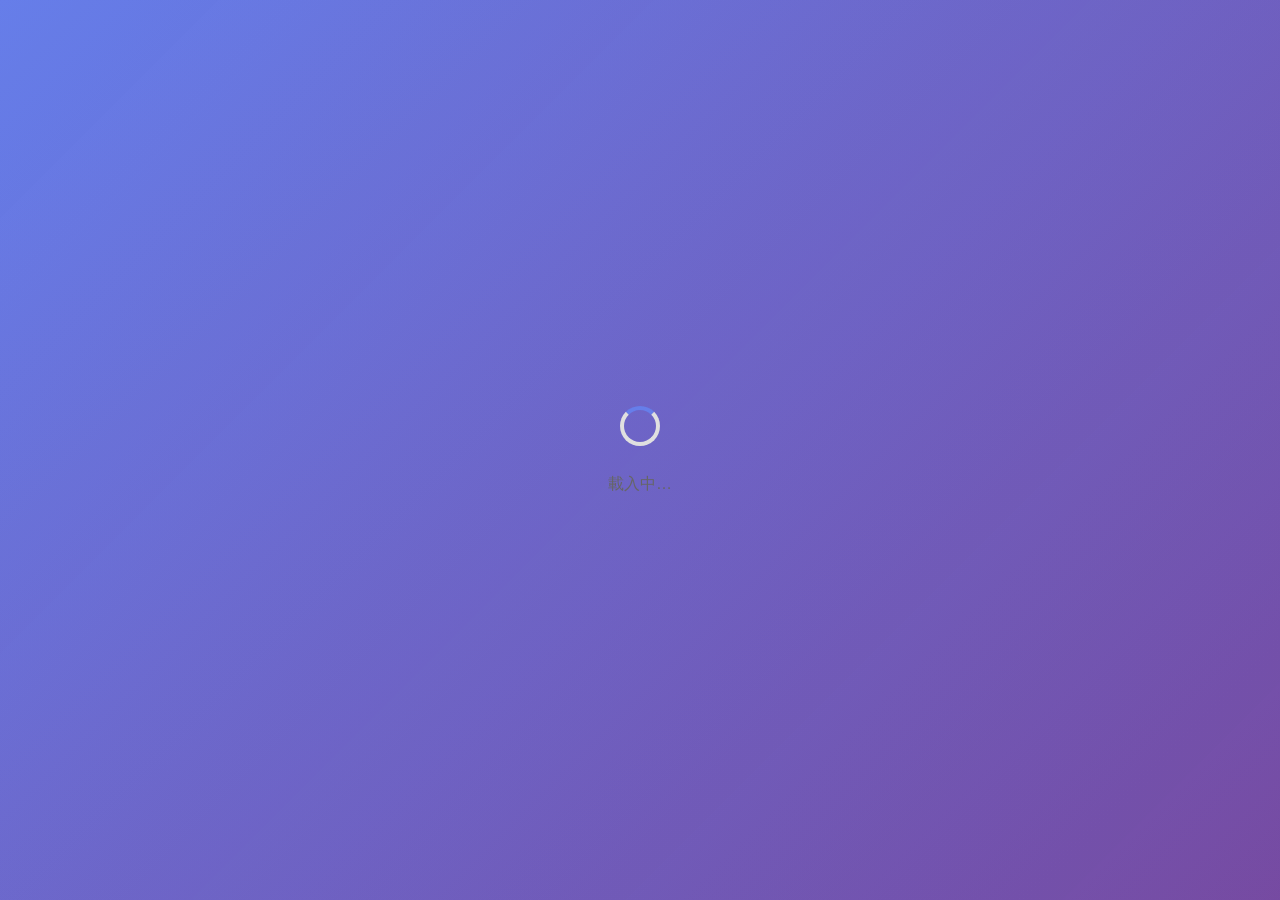
==== index.html @ 525d61fb "init" ====
<!DOCTYPE html>
<html lang="zh-TW">
<head>
    <meta charset="UTF-8">
    <meta name="viewport" content="width=device-width, initial-scale=1.0">
    <title>學生評分系統</title>
    <link rel="stylesheet" href="styles.css">
</head>
<body>
    <div id="app">
        <!-- 全站載入遮罩（初始顯示，以避免畫面閃爍） -->
        <div id="app-loading" class="loading-overlay">
            <div class="spinner"></div>
            <p>載入中…</p>
        </div>

        <!-- 登入區域 -->
        <div id="login-section" class="section hidden">
            <div class="card login-card">
                <h1>🎓 學生評分系統</h1>
                <p class="subtitle">請使用 Google 帳號登入</p>
                <button id="login-btn" class="btn btn-primary btn-large">
                    <img src="https://www.gstatic.com/firebasejs/ui/2.0.0/images/auth/google.svg" alt="Google" class="google-icon">
                    使用 Google 登入
                </button>
                <div id="login-error" class="error-message hidden"></div>
            </div>
        </div>

        <!-- 主要應用區域 -->
        <div id="main-section" class="section hidden">
            <!-- 頂部導航欄 -->
            <header class="header">
                <div class="header-left">
                    <h1>🎓 學生評分系統</h1>
                </div>
                <div class="header-right">
                    <span id="user-info" class="user-info"></span>
                    <button id="logout-btn" class="btn btn-secondary">登出</button>
                </div>
            </header>

            <!-- 標籤頁導航 -->
            <nav class="tabs">
                <button class="tab-btn active" data-tab="scoring">評分</button>
                <button class="tab-btn" data-tab="management">關係管理</button>
            </nav>

            <!-- 評分頁面 -->
            <div id="scoring-tab" class="tab-content active">
                <div class="card">
                    <h2>📝 學生評分</h2>
                    <p class="description">以下是您可以評分的學生清單</p>
                    
                    <div id="students-loading" class="loading">
                        <div class="spinner"></div>
                        <p>載入中...</p>
                    </div>
                    
                    <div id="students-empty" class="empty-state hidden">
                        <p>😕 目前沒有指派給您評分的學生</p>
                    </div>
                    
                    <div id="students-list" class="students-grid hidden"></div>
                </div>
            </div>

            <!-- 關係管理頁面 -->
            <div id="management-tab" class="tab-content hidden">
                <div class="card">
                    <h2>⚙️ 老師-學生對應關係管理</h2>
                    <p class="description">新增、修改或刪除老師與學生的評分對應關係</p>
                    
                    <!-- 新增關係表單 -->
                    <div class="form-section">
                        <h3>新增對應關係</h3>
                        <div class="form-row">
                            <div class="form-group">
                                <label for="new-teacher">老師</label>
                                <select id="new-teacher" class="form-control">
                                    <option value="">請選擇老師</option>
                                </select>
                            </div>
                            <div class="form-group">
                                <label for="new-student">學生</label>
                                <select id="new-student" class="form-control">
                                    <option value="">請選擇學生</option>
                                </select>
                            </div>
                            <div class="form-group">
                                <button id="add-relation-btn" class="btn btn-primary">新增</button>
                            </div>
                        </div>
                    </div>

                    <!-- 新增老師表單 -->
                    <div class="form-section">
                        <h3>新增老師</h3>
                        <div class="form-row">
                            <div class="form-group">
                                <label for="new-teacher-name">老師姓名</label>
                                <input type="text" id="new-teacher-name" class="form-control" placeholder="輸入老師姓名">
                            </div>
                            <div class="form-group">
                                <label for="new-teacher-email">老師 Email</label>
                                <input type="email" id="new-teacher-email" class="form-control" placeholder="輸入 Gmail">
                            </div>
                            <div class="form-group">
                                <button id="add-teacher-btn" class="btn btn-success">新增老師</button>
                            </div>
                        </div>
                    </div>

                    <!-- 新增學生表單 -->
                    <div class="form-section">
                        <h3>新增學生</h3>
                        <div class="form-row">
                            <div class="form-group">
                                <label for="new-student-number">學號</label>
                                <input type="text" id="new-student-number" class="form-control" placeholder="輸入學號 (例如 300113000)">
                            </div>
                            <div class="form-group">
                                <label for="new-student-name">學生姓名</label>
                                <input type="text" id="new-student-name" class="form-control" placeholder="輸入學生姓名">
                            </div>
                            <div class="form-group">
                                <button id="add-student-btn" class="btn btn-success">新增學生</button>
                            </div>
                        </div>
                    </div>

                    <!-- 現有關係列表 -->
                    <div class="relations-section">
                        <h3>現有對應關係</h3>
                        <div id="relations-loading" class="loading">
                            <div class="spinner"></div>
                            <p>載入中...</p>
                        </div>
                        <table id="relations-table" class="data-table hidden">
                            <thead>
                                <tr>
                                    <th>老師</th>
                                    <th>學生</th>
                                    <th>操作</th>
                                </tr>
                            </thead>
                            <tbody id="relations-tbody"></tbody>
                        </table>
                    </div>
                </div>
            </div>
        </div>

        <!-- 評分彈窗 -->
        <div id="score-modal" class="modal hidden">
            <div class="modal-backdrop"></div>
            <div class="modal-content">
                <div class="modal-header">
                    <h3>評分 - <span id="modal-student-name"></span></h3>
                    <button class="modal-close">&times;</button>
                </div>
                <div class="modal-body">
                    <div class="form-group">
                        <label for="score-input">分數 (0-100)</label>
                        <input type="number" id="score-input" class="form-control" min="0" max="100" placeholder="請輸入分數">
                    </div>
                    <div class="form-group">
                        <label for="comment-input">備註 (選填)</label>
                        <textarea id="comment-input" class="form-control" rows="3" placeholder="輸入備註..."></textarea>
                    </div>
                </div>
                <div class="modal-footer">
                    <button id="cancel-score-btn" class="btn btn-secondary">取消</button>
                    <button id="submit-score-btn" class="btn btn-primary">提交評分</button>
                </div>
            </div>
        </div>

        <!-- Toast 通知 -->
        <div id="toast" class="toast hidden"></div>
    </div>

    <!-- Optional: env.js can set window.APP_CONFIG before config.js to avoid committing secrets -->
    <script src="env.js"></script>
    <script src="config.js"></script>
    <script src="app.js"></script>
</body>
</html>
---- styles.css ----
/* 基本樣式重置 */
* {
    margin: 0;
    padding: 0;
    box-sizing: border-box;
}

body {
    font-family: -apple-system, BlinkMacSystemFont, 'Segoe UI', Roboto, 'Helvetica Neue', Arial, sans-serif;
    background: linear-gradient(135deg, #667eea 0%, #764ba2 100%);
    min-height: 100vh;
    color: #333;
}

/* 通用樣式 */
.hidden {
    display: none !important;
}

.section {
    min-height: 100vh;
}

/* 卡片樣式 */
.card {
    background: white;
    border-radius: 12px;
    box-shadow: 0 4px 20px rgba(0, 0, 0, 0.1);
    padding: 24px;
    margin-bottom: 20px;
}

/* 登入區域 */
#login-section {
    display: flex;
    align-items: center;
    justify-content: center;
    padding: 20px;
}

.login-card {
    text-align: center;
    max-width: 400px;
    width: 100%;
    padding: 40px;
}

.login-card h1 {
    font-size: 2rem;
    margin-bottom: 10px;
    color: #333;
}

.login-card .subtitle {
    color: #666;
    margin-bottom: 30px;
}

.google-icon {
    width: 20px;
    height: 20px;
    margin-right: 10px;
    vertical-align: middle;
}

/* 按鈕樣式 */
.btn {
    padding: 10px 20px;
    border: none;
    border-radius: 8px;
    cursor: pointer;
    font-size: 14px;
    font-weight: 500;
    transition: all 0.3s ease;
    display: inline-flex;
    align-items: center;
    justify-content: center;
}

.btn-primary {
    background: linear-gradient(135deg, #667eea 0%, #764ba2 100%);
    color: white;
}

.btn-primary:hover {
    transform: translateY(-2px);
    box-shadow: 0 4px 12px rgba(102, 126, 234, 0.4);
}

.btn-secondary {
    background: #e0e0e0;
    color: #333;
}

.btn-secondary:hover {
    background: #d0d0d0;
}

.btn-success {
    background: #28a745;
    color: white;
}

.btn-success:hover {
    background: #218838;
}

.btn-danger {
    background: #dc3545;
    color: white;
}

.btn-danger:hover {
    background: #c82333;
}

.btn-large {
    padding: 14px 28px;
    font-size: 16px;
}

.btn-small {
    padding: 6px 12px;
    font-size: 12px;
}

/* 主要區域 */
#main-section {
    min-height: 100vh;
    background: #f5f7fa;
}

/* 頂部導航欄 */
.header {
    background: white;
    padding: 16px 24px;
    display: flex;
    justify-content: space-between;
    align-items: center;
    box-shadow: 0 2px 10px rgba(0, 0, 0, 0.05);
}

.header h1 {
    font-size: 1.5rem;
    color: #333;
}

.header-right {
    display: flex;
    align-items: center;
    gap: 16px;
}

.user-info {
    color: #666;
    font-size: 14px;
}

/* 標籤頁 */
.tabs {
    background: white;
    padding: 0 24px;
    display: flex;
    gap: 8px;
    border-bottom: 1px solid #e0e0e0;
}

.tab-btn {
    padding: 16px 24px;
    border: none;
    background: none;
    cursor: pointer;
    font-size: 14px;
    font-weight: 500;
    color: #666;
    border-bottom: 3px solid transparent;
    transition: all 0.3s ease;
}

.tab-btn:hover {
    color: #667eea;
}

.tab-btn.active {
    color: #667eea;
    border-bottom-color: #667eea;
}

/* 標籤頁內容 */
.tab-content {
    padding: 24px;
    max-width: 1200px;
    margin: 0 auto;
}

.tab-content h2 {
    margin-bottom: 8px;
    color: #333;
}

.tab-content .description {
    color: #666;
    margin-bottom: 24px;
}

/* 學生列表網格 */
.students-grid {
    display: grid;
    grid-template-columns: repeat(auto-fill, minmax(280px, 1fr));
    gap: 20px;
}

.student-card {
    background: white;
    border-radius: 12px;
    padding: 20px;
    box-shadow: 0 2px 10px rgba(0, 0, 0, 0.05);
    transition: all 0.3s ease;
    border: 2px solid transparent;
}

.student-card:hover {
    transform: translateY(-4px);
    box-shadow: 0 8px 24px rgba(0, 0, 0, 0.1);
}

.student-card.scored {
    border-color: #28a745;
}

.student-header {
    display: flex;
    align-items: center;
    margin-bottom: 16px;
}

.student-avatar {
    width: 50px;
    height: 50px;
    border-radius: 50%;
    background: linear-gradient(135deg, #667eea 0%, #764ba2 100%);
    color: white;
    display: flex;
    align-items: center;
    justify-content: center;
    font-size: 20px;
    font-weight: bold;
    margin-right: 12px;
}

.student-name {
    font-size: 18px;
    font-weight: 600;
    color: #333;
}

.student-score {
    display: flex;
    align-items: center;
    justify-content: space-between;
    padding: 12px 0;
    border-top: 1px solid #eee;
}

.score-label {
    color: #666;
    font-size: 14px;
}

.score-value {
    font-size: 24px;
    font-weight: bold;
}

.score-value.scored {
    color: #28a745;
}

.score-value.not-scored {
    color: #999;
    font-size: 14px;
}

.student-actions {
    margin-top: 16px;
}

.student-actions .btn {
    width: 100%;
}

/* 表單樣式 */
.form-section {
    background: #f8f9fa;
    border-radius: 8px;
    padding: 20px;
    margin-bottom: 20px;
}

.form-section h3 {
    margin-bottom: 16px;
    color: #333;
    font-size: 16px;
}

.form-row {
    display: flex;
    gap: 16px;
    align-items: flex-end;
    flex-wrap: wrap;
}

.form-group {
    flex: 1;
    min-width: 200px;
}

.form-group label {
    display: block;
    margin-bottom: 8px;
    font-weight: 500;
    color: #333;
    font-size: 14px;
}

.form-control {
    width: 100%;
    padding: 10px 14px;
    border: 1px solid #ddd;
    border-radius: 8px;
    font-size: 14px;
    transition: border-color 0.3s ease;
}

.form-control:focus {
    outline: none;
    border-color: #667eea;
}

/* 表格樣式 */
.data-table {
    width: 100%;
    border-collapse: collapse;
    margin-top: 16px;
}

.data-table th,
.data-table td {
    padding: 12px 16px;
    text-align: left;
    border-bottom: 1px solid #eee;
}

.data-table th {
    background: #f8f9fa;
    font-weight: 600;
    color: #333;
}

.data-table tr:hover {
    background: #f8f9fa;
}

/* 載入狀態 */
.loading {
    text-align: center;
    padding: 40px;
    color: #666;
}

.spinner {
    width: 40px;
    height: 40px;
    border: 4px solid #e0e0e0;
    border-top-color: #667eea;
    border-radius: 50%;
    animation: spin 1s linear infinite;
    margin: 0 auto 16px;
}

@keyframes spin {
    to {
        transform: rotate(360deg);
    }
}

/* 空狀態 */
.empty-state {
    text-align: center;
    padding: 60px 20px;
    color: #666;
}

/* 全站載入遮罩 */
.loading-overlay {
    position: fixed;
    inset: 0;
    display: flex;
    flex-direction: column;
    align-items: center;
    justify-content: center;
    background: linear-gradient(135deg, rgba(102,126,234,0.08), rgba(118,75,162,0.06));
    z-index: 3000;
    color: #333;
}

.loading-overlay p {
    margin-top: 12px;
    color: #666;
    font-size: 16px;
}

.empty-state p {
    font-size: 18px;
}

/* 錯誤訊息 */
.error-message {
    color: #dc3545;
    margin-top: 16px;
    padding: 12px;
    background: #f8d7da;
    border-radius: 8px;
    font-size: 14px;
}

/* Modal 彈窗 */
.modal {
    position: fixed;
    top: 0;
    left: 0;
    right: 0;
    bottom: 0;
    z-index: 1000;
    display: flex;
    align-items: center;
    justify-content: center;
}

.modal-backdrop {
    position: absolute;
    top: 0;
    left: 0;
    right: 0;
    bottom: 0;
    background: rgba(0, 0, 0, 0.5);
}

.modal-content {
    position: relative;
    background: white;
    border-radius: 12px;
    width: 100%;
    max-width: 500px;
    margin: 20px;
    animation: modalIn 0.3s ease;
}

@keyframes modalIn {
    from {
        opacity: 0;
        transform: scale(0.9);
    }
    to {
        opacity: 1;
        transform: scale(1);
    }
}

.modal-header {
    display: flex;
    justify-content: space-between;
    align-items: center;
    padding: 20px 24px;
    border-bottom: 1px solid #eee;
}

.modal-header h3 {
    font-size: 18px;
    color: #333;
}

.modal-close {
    background: none;
    border: none;
    font-size: 24px;
    cursor: pointer;
    color: #666;
    padding: 0;
    line-height: 1;
}

.modal-close:hover {
    color: #333;
}

.modal-body {
    padding: 24px;
}

.modal-footer {
    display: flex;
    justify-content: flex-end;
    gap: 12px;
    padding: 16px 24px;
    border-top: 1px solid #eee;
}

/* Toast 通知 */
.toast {
    position: fixed;
    bottom: 24px;
    left: 50%;
    transform: translateX(-50%);
    background: #333;
    color: white;
    padding: 12px 24px;
    border-radius: 8px;
    font-size: 14px;
    z-index: 2000;
    animation: toastIn 0.3s ease;
}

.toast.success {
    background: #28a745;
}

.toast.error {
    background: #dc3545;
}

@keyframes toastIn {
    from {
        opacity: 0;
        transform: translateX(-50%) translateY(20px);
    }
    to {
        opacity: 1;
        transform: translateX(-50%) translateY(0);
    }
}

/* 響應式設計 */
@media (max-width: 768px) {
    .header {
        flex-direction: column;
        gap: 12px;
        text-align: center;
    }

    .tabs {
        overflow-x: auto;
    }

    .form-row {
        flex-direction: column;
    }

    .form-group {
        min-width: 100%;
    }

    .students-grid {
        grid-template-columns: 1fr;
    }
}
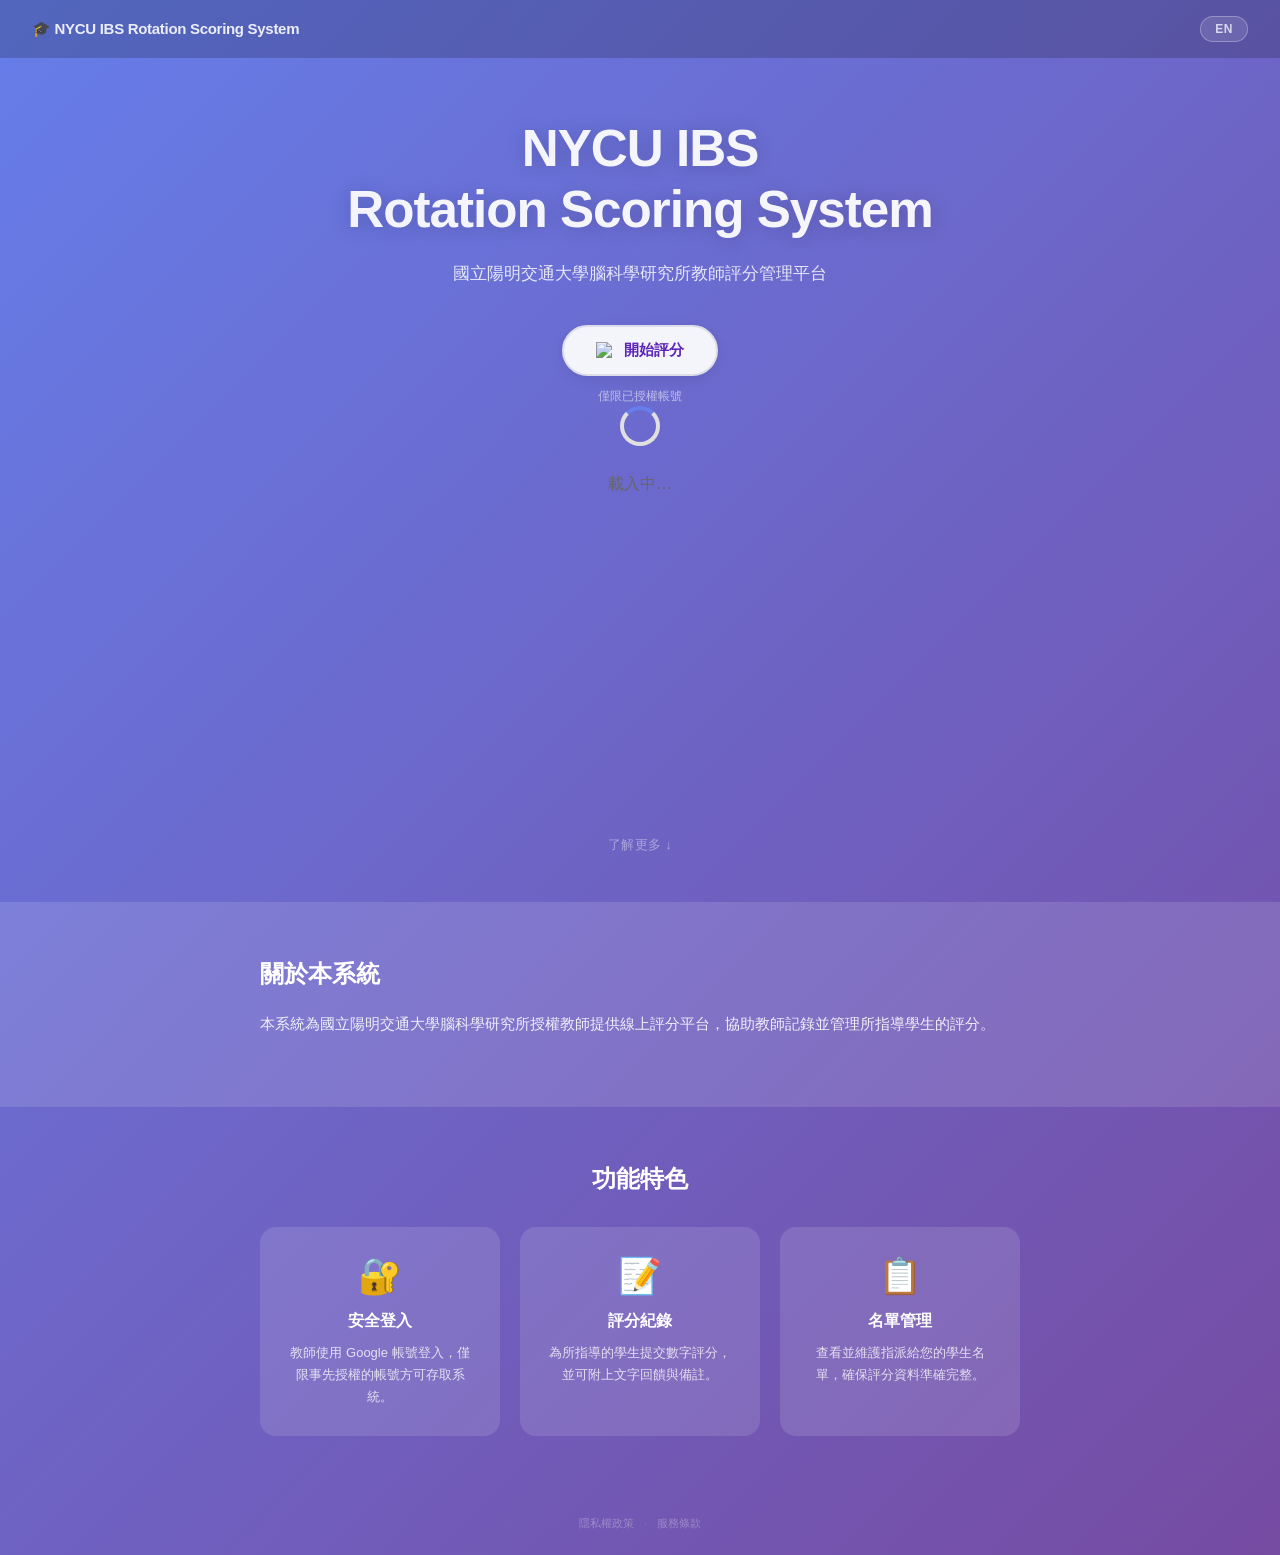
==== commit eb7be4db: "feat: 在部署工作流程中注入 Google 網站驗證 meta 標籤，並更新 README 說明" ====
--- a/index.html
+++ b/index.html
@@ -3,7 +3,8 @@
 <head>
     <meta charset="UTF-8">
     <meta name="viewport" content="width=device-width, initial-scale=1.0">
-    <title>學生評分系統</title>
+    <title>NYCU IBS Rotation Scoring System</title>
+    <meta name="google-site-verification" content="__GOOGLE_SITE_VERIFICATION__">
     <link rel="stylesheet" href="styles.css">
 </head>
 <body>
@@ -14,17 +15,99 @@
             <p>載入中…</p>
         </div>
 
-        <!-- 登入區域 -->
-        <div id="login-section" class="section hidden">
-            <div class="card login-card">
-                <h1>🎓 學生評分系統</h1>
-                <p class="subtitle">請使用 Google 帳號登入</p>
-                <button id="login-btn" class="btn btn-primary btn-large">
-                    <img src="https://www.gstatic.com/firebasejs/ui/2.0.0/images/auth/google.svg" alt="Google" class="google-icon">
-                    使用 Google 登入
-                </button>
-                <div id="login-error" class="error-message hidden"></div>
-            </div>
+        <!-- 公開首頁 / 登入區域 -->
+        <div id="login-section" class="section">
+
+            <!-- 頂部導覽列 -->
+            <nav class="pub-nav">
+                <div class="pub-nav-brand">🎓 NYCU IBS Rotation Scoring System</div>
+                <button id="lang-toggle" class="pub-lang-toggle" aria-label="Switch language">EN</button>
+            </nav>
+
+            <!-- Hero 區域（含登入） -->
+            <section class="pub-hero">
+                <h1 class="pub-hero-title">NYCU IBS<br>Rotation Scoring System</h1>
+                <p class="pub-hero-sub">
+                    <span class="zh">國立陽明交通大學腦科學研究所教師評分管理平台</span>
+                    <span class="en">Faculty Grading Platform · Institute of Brain Science, NYCU</span>
+                </p>
+
+                <div class="pub-hero-signin">
+                    <button id="login-btn" class="btn btn-hero">
+                        <img src="https://www.gstatic.com/firebasejs/ui/2.0.0/images/auth/google.svg" alt="Google" class="google-icon">
+                        <span class="zh">開始評分</span>
+                        <span class="en">Start Grading</span>
+                    </button>
+                    <p class="login-hint">
+                        <span class="zh">僅限已授權帳號</span>
+                        <span class="en">Authorized accounts only</span>
+                    </p>
+                    <div id="login-error" class="error-message hidden"></div>
+                </div>
+
+                <a href="#pub-about" class="pub-hero-more">
+                    <span class="zh">了解更多 ↓</span>
+                    <span class="en">Learn more ↓</span>
+                </a>
+            </section>
+
+            <!-- 關於系統 -->
+            <section id="pub-about" class="pub-about">
+                <div class="pub-container">
+                    <h2>
+                        <span class="zh">關於本系統</span>
+                        <span class="en">About</span>
+                    </h2>
+                    <p class="zh">本系統為國立陽明交通大學腦科學研究所授權教師提供線上評分平台，協助教師記錄並管理所指導學生的評分。</p>
+                    <p class="en">The <strong>NYCU IBS Rotation Scoring System</strong> is an online platform for faculty members at the Institute of Brain Science, National Yang Ming Chiao Tung University (NYCU IBS). It enables authorized instructors to record and manage scores for the students they supervise.</p>
+                </div>
+            </section>
+
+            <!-- 功能特色 -->
+            <section class="pub-features">
+                <div class="pub-container">
+                    <h2>
+                        <span class="zh">功能特色</span>
+                        <span class="en">Features</span>
+                    </h2>
+                    <div class="pub-features-grid">
+                        <div class="pub-feature">
+                            <span class="pub-feature-icon">🔐</span>
+                            <h3><span class="zh">安全登入</span><span class="en">Secure Sign-In</span></h3>
+                            <p class="zh">教師使用 Google 帳號登入，僅限事先授權的帳號方可存取系統。</p>
+                            <p class="en">Faculty sign in with their Google account. Access is limited to pre-authorized institutional accounts only.</p>
+                        </div>
+                        <div class="pub-feature">
+                            <span class="pub-feature-icon">📝</span>
+                            <h3><span class="zh">評分紀錄</span><span class="en">Grade Recording</span></h3>
+                            <p class="zh">為所指導的學生提交數字評分，並可附上文字回饋與備註。</p>
+                            <p class="en">Submit numerical scores and written feedback for each supervised student.</p>
+                        </div>
+                        <div class="pub-feature">
+                            <span class="pub-feature-icon">📋</span>
+                            <h3><span class="zh">名單管理</span><span class="en">Roster Management</span></h3>
+                            <p class="zh">查看並維護指派給您的學生名單，確保評分資料準確完整。</p>
+                            <p class="en">View and manage the student list assigned to you for organized and accurate record-keeping.</p>
+                        </div>
+                    </div>
+                </div>
+            </section>
+
+            <!-- 頁尾 -->
+            <footer class="landing-footer">
+                <div class="footer-links">
+                    <a href="privacy-policy.html">
+                        <span class="zh">隱私權政策</span>
+                        <span class="en">Privacy Policy</span>
+                    </a>
+                    <span class="footer-sep">·</span>
+                    <a href="terms-of-service.html">
+                        <span class="zh">服務條款</span>
+                        <span class="en">Terms of Service</span>
+                    </a>
+                </div>
+            </footer>
+
         </div>
 
         <!-- 主要應用區域 -->
@@ -32,7 +115,7 @@
             <!-- 頂部導航欄 -->
             <header class="header">
                 <div class="header-left">
-                    <h1>🎓 學生評分系統</h1>
+                    <h1>🎓 NYCU IBS Rotation Scoring System</h1>
                 </div>
                 <div class="header-right">
                     <span id="user-info" class="user-info"></span>
@@ -43,7 +126,7 @@
             <!-- 標籤頁導航 -->
             <nav class="tabs">
                 <button class="tab-btn active" data-tab="scoring">評分</button>
-                <button class="tab-btn" data-tab="management">關係管理</button>
+                <button class="tab-btn" data-tab="management">名單設定</button>
             </nav>
 
             <!-- 評分頁面 -->
@@ -65,20 +148,20 @@
                 </div>
             </div>
 
-            <!-- 關係管理頁面 -->
+            <!-- 名單設定頁面 -->
             <div id="management-tab" class="tab-content hidden">
                 <div class="card">
-                    <h2>⚙️ 老師-學生對應關係管理</h2>
-                    <p class="description">新增、修改或刪除老師與學生的評分對應關係</p>
+                    <h2>⚙️ 名單設定</h2>
+                    <p class="description">整理評分名單與維護系統中的老師、學生基本資料</p>
                     
                     <!-- 新增關係表單 -->
                     <div class="form-section">
-                        <h3>新增對應關係</h3>
+                        <h3>新增評分名單</h3>
                         <div class="form-row">
                             <div class="form-group">
-                                <label for="new-teacher">老師</label>
+                                <label for="new-teacher">目前帳號</label>
                                 <select id="new-teacher" class="form-control">
-                                    <option value="">請選擇老師</option>
+                                    <option value="">載入中...</option>
                                 </select>
                             </div>
                             <div class="form-group">
@@ -131,7 +214,7 @@
 
                     <!-- 現有關係列表 -->
                     <div class="relations-section">
-                        <h3>現有對應關係</h3>
+                        <h3>目前評分名單</h3>
                         <div id="relations-loading" class="loading">
                             <div class="spinner"></div>
                             <p>載入中...</p>
@@ -184,5 +267,15 @@
     <script src="env.js"></script>
     <script src="config.js"></script>
     <script src="app.js"></script>
+    <script>
+        (function () {
+            var toggle = document.getElementById('lang-toggle');
+            if (!toggle) return;
+            toggle.addEventListener('click', function () {
+                var isEn = document.documentElement.classList.toggle('lang-en');
+                toggle.textContent = isEn ? '中' : 'EN';
+            });
+        })();
+    </script>
 </body>
 </html>
--- a/styles.css
+++ b/styles.css
@@ -30,30 +30,11 @@
     margin-bottom: 20px;
 }
 
-/* 登入區域 */
+/* 登入區域 / 公開首頁 */
 #login-section {
     display: flex;
-    align-items: center;
-    justify-content: center;
-    padding: 20px;
-}
-
-.login-card {
-    text-align: center;
-    max-width: 400px;
-    width: 100%;
-    padding: 40px;
-}
-
-.login-card h1 {
-    font-size: 2rem;
-    margin-bottom: 10px;
-    color: #333;
-}
-
-.login-card .subtitle {
-    color: #666;
-    margin-bottom: 30px;
+    flex-direction: column;
+    min-height: 100vh;
 }
 
 .google-icon {
@@ -564,3 +545,369 @@
         grid-template-columns: 1fr;
     }
 }
+
+/* ===== Landing Page 首頁樣式 ===== */
+
+/* 登入區域 / 公開首頁 */
+#login-section {
+    display: flex;
+    flex-direction: column;
+    min-height: 100vh;
+}
+
+/* 置中區塊 */
+.landing-center {
+    flex: 1;
+    display: flex;
+    align-items: center;
+    justify-content: center;
+    padding: 40px 20px;
+}
+
+/* 登入卡片 */
+.landing-card {
+    background: rgba(255, 255, 255, 0.97);
+    border-radius: 20px;
+    box-shadow: 0 20px 60px rgba(0, 0, 0, 0.2);
+    padding: 48px 44px 40px;
+    text-align: center;
+    max-width: 380px;
+    width: 100%;
+}
+
+.landing-logo {
+    font-size: 3rem;
+    margin-bottom: 18px;
+}
+
+.landing-title {
+    font-size: 1.6rem;
+    font-weight: 800;
+    color: #1a1a2e;
+    line-height: 1.25;
+    margin-bottom: 10px;
+    letter-spacing: -0.5px;
+}
+
+.landing-desc {
+    font-size: 14px;
+    color: #888;
+    margin-bottom: 20px;
+}
+
+/* 系統說明區塊 */
+.landing-about {
+    background: #f8f7ff;
+    border-radius: 10px;
+    padding: 16px 18px;
+    margin-bottom: 28px;
+    text-align: left;
+}
+
+.landing-about p {
+    font-size: 13px;
+    color: #555;
+    margin-bottom: 10px;
+    line-height: 1.6;
+}
+
+.landing-about ul {
+    list-style: none;
+    padding: 0;
+    margin: 0;
+    display: flex;
+    flex-direction: column;
+    gap: 6px;
+}
+
+.landing-about li {
+    font-size: 13px;
+    color: #666;
+    padding-left: 18px;
+    position: relative;
+    line-height: 1.5;
+}
+
+.landing-about li::before {
+    content: '✓';
+    position: absolute;
+    left: 0;
+    color: #7c3aed;
+    font-size: 12px;
+    font-weight: 700;
+}
+
+/* Hero 登入按鈕 */
+.btn-hero {
+    background: white;
+    color: #5b21b6;
+    font-size: 15px;
+    font-weight: 600;
+    padding: 13px 24px;
+    border-radius: 50px;
+    border: 2px solid #e5e7eb;
+    box-shadow: 0 4px 14px rgba(0, 0, 0, 0.08);
+    transition: all 0.25s ease;
+    gap: 10px;
+    width: 100%;
+}
+
+.btn-hero:hover {
+    background: #f5f0ff;
+    border-color: #c4b5fd;
+    box-shadow: 0 6px 20px rgba(91, 33, 182, 0.15);
+    transform: translateY(-1px);
+}
+
+.btn-hero .google-icon {
+    width: 18px;
+    height: 18px;
+    margin-right: 0;
+}
+
+.login-hint {
+    margin-top: 14px;
+    font-size: 12px;
+    color: #aaa;
+}
+
+/* 頁尾 */
+.landing-footer {
+    padding: 24px 20px;
+    text-align: center;
+}
+
+.footer-links {
+    display: flex;
+    gap: 10px;
+    align-items: center;
+    justify-content: center;
+}
+
+.footer-links a {
+    color: rgba(255, 255, 255, 0.3);
+    text-decoration: none;
+    font-size: 11px;
+    transition: color 0.2s;
+}
+
+.footer-links a:hover {
+    color: rgba(255, 255, 255, 0.7);
+}
+
+.footer-sep {
+    color: rgba(255, 255, 255, 0.15);
+    font-size: 11px;
+}
+
+/* ===== 公開首頁：導覽列 ===== */
+.pub-nav {
+    display: flex;
+    align-items: center;
+    justify-content: space-between;
+    padding: 16px 32px;
+    background: rgba(0, 0, 0, 0.2);
+    position: sticky;
+    top: 0;
+    z-index: 100;
+}
+
+.pub-nav-brand {
+    font-size: 15px;
+    font-weight: 700;
+    color: rgba(255, 255, 255, 0.95);
+    letter-spacing: -0.3px;
+}
+
+.pub-lang-toggle {
+    font-size: 12px;
+    font-weight: 700;
+    letter-spacing: 0.5px;
+    color: rgba(255, 255, 255, 0.8);
+    background: rgba(255, 255, 255, 0.12);
+    border: 1.5px solid rgba(255, 255, 255, 0.3);
+    border-radius: 50px;
+    padding: 5px 14px;
+    cursor: pointer;
+    transition: all 0.2s;
+}
+
+.pub-lang-toggle:hover {
+    background: rgba(255, 255, 255, 0.22);
+    border-color: rgba(255, 255, 255, 0.6);
+    color: #fff;
+}
+
+/* ===== 公開首頁：Hero 區域 ===== */
+.pub-hero {
+    min-height: calc(100vh - 56px);
+    display: flex;
+    flex-direction: column;
+    align-items: center;
+    justify-content: center;
+    padding: 60px 32px 48px;
+    text-align: center;
+}
+
+.pub-hero-title {
+    font-size: clamp(2rem, 5vw, 3.2rem);
+    font-weight: 800;
+    color: #fff;
+    line-height: 1.2;
+    letter-spacing: -1px;
+    margin-bottom: 18px;
+    text-shadow: 0 2px 20px rgba(0, 0, 0, 0.2);
+}
+
+.pub-hero-sub {
+    font-size: 17px;
+    color: rgba(255, 255, 255, 0.9);
+    line-height: 1.8;
+    margin-bottom: 0;
+}
+
+/* 登入按鈕區塊（Hero 內） */
+.pub-hero-signin {
+    display: flex;
+    flex-direction: column;
+    align-items: center;
+    gap: 12px;
+    margin: 36px 0 32px;
+}
+
+.pub-hero-signin .btn-hero {
+    width: auto;
+    padding: 14px 32px;
+    font-size: 15px;
+}
+
+.pub-hero-signin .login-hint {
+    color: rgba(255, 255, 255, 0.6);
+    margin-top: 0;
+}
+
+.pub-hero-signin .error-message {
+    background: rgba(220, 53, 69, 0.15);
+    border: 1px solid rgba(220, 53, 69, 0.4);
+    color: #ffb3bb;
+    border-radius: 8px;
+    padding: 10px 16px;
+    font-size: 13px;
+    max-width: 360px;
+}
+
+/* 「了解更多」捲動提示 */
+.pub-hero-more {
+    font-size: 13px;
+    color: rgba(255, 255, 255, 0.45);
+    text-decoration: none;
+    letter-spacing: 0.3px;
+    transition: color 0.2s;
+    margin-top: auto;
+}
+
+.pub-hero-more:hover {
+    color: rgba(255, 255, 255, 0.8);
+}
+
+/* ===== 公開首頁：通用容器 ===== */
+.pub-container {
+    max-width: 800px;
+    margin: 0 auto;
+    padding: 0 20px;
+}
+
+/* ===== 公開首頁：關於區塊 ===== */
+.pub-about {
+    background: rgba(255, 255, 255, 0.12);
+    padding: 56px 32px;
+}
+
+/* ===== 語言切換 ===== */
+.en { display: none !important; }
+html.lang-en .zh { display: none !important; }
+html.lang-en .en { display: revert !important; }
+
+.pub-about h2 {
+    font-size: 1.5rem;
+    font-weight: 700;
+    color: #fff;
+    margin-bottom: 20px;
+}
+
+.pub-about p {
+    font-size: 15px;
+    color: rgba(255, 255, 255, 0.88);
+    line-height: 1.8;
+    margin-bottom: 14px;
+}
+
+.pub-about p:last-child {
+    margin-bottom: 0;
+}
+
+.pub-about strong {
+    color: #fff;
+}
+
+/* ===== 公開首頁：功能特色 ===== */
+.pub-features {
+    padding: 56px 32px;
+}
+
+.pub-features h2 {
+    font-size: 1.5rem;
+    font-weight: 700;
+    color: #fff;
+    margin-bottom: 32px;
+    text-align: center;
+}
+
+.pub-features-grid {
+    display: grid;
+    grid-template-columns: repeat(auto-fit, minmax(220px, 1fr));
+    gap: 20px;
+}
+
+.pub-feature {
+    background: rgba(255, 255, 255, 0.12);
+    border-radius: 16px;
+    padding: 28px 24px;
+    text-align: center;
+}
+
+.pub-feature-icon {
+    font-size: 2.2rem;
+    display: block;
+    margin-bottom: 14px;
+}
+
+.pub-feature h3 {
+    font-size: 1rem;
+    font-weight: 700;
+    color: #fff;
+    margin-bottom: 10px;
+}
+
+.pub-feature p {
+    font-size: 13px;
+    color: rgba(255, 255, 255, 0.78);
+    line-height: 1.7;
+}
+
+@media (max-width: 480px) {
+    .pub-nav {
+        padding: 12px 16px;
+    }
+    .pub-nav-brand {
+        font-size: 13px;
+    }
+    .pub-hero {
+        padding: 40px 20px 36px;
+        min-height: calc(100vh - 48px);
+    }
+    .pub-about,
+    .pub-features {
+        padding: 40px 20px;
+    }
+}
